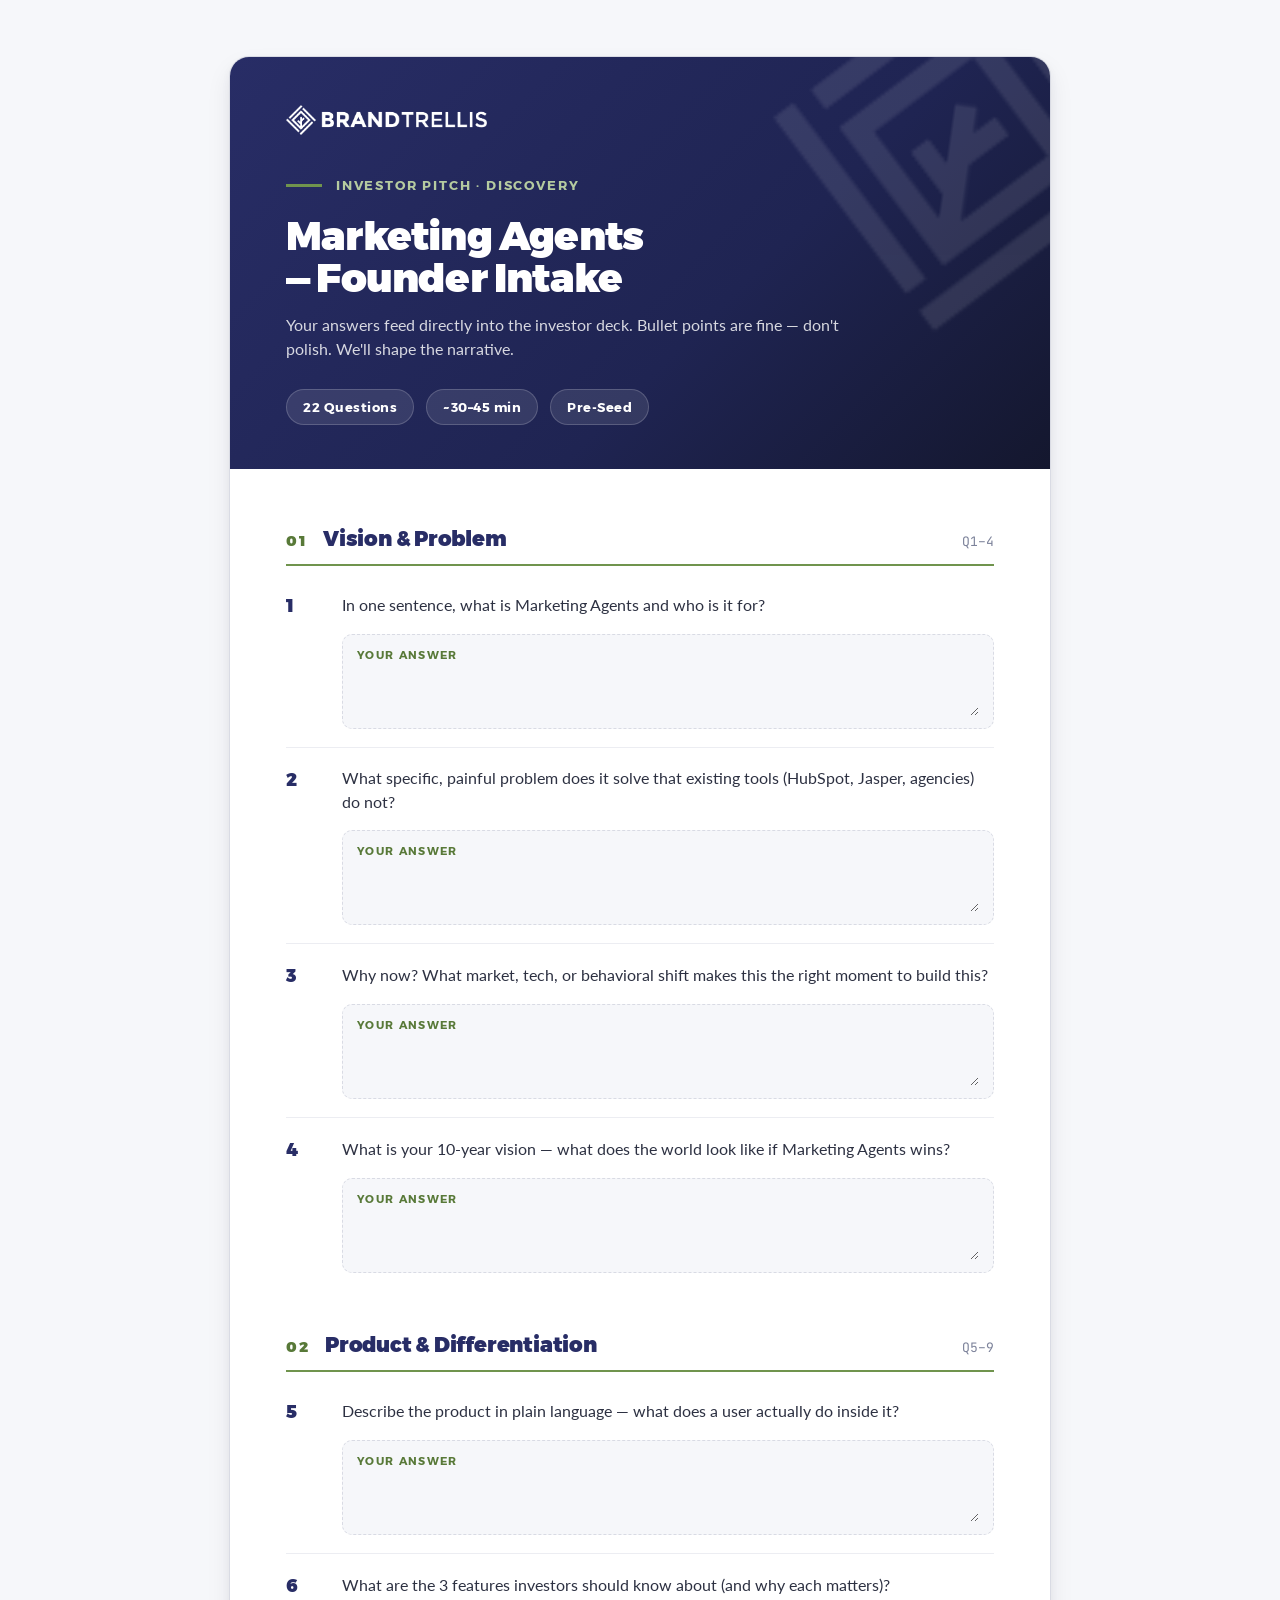
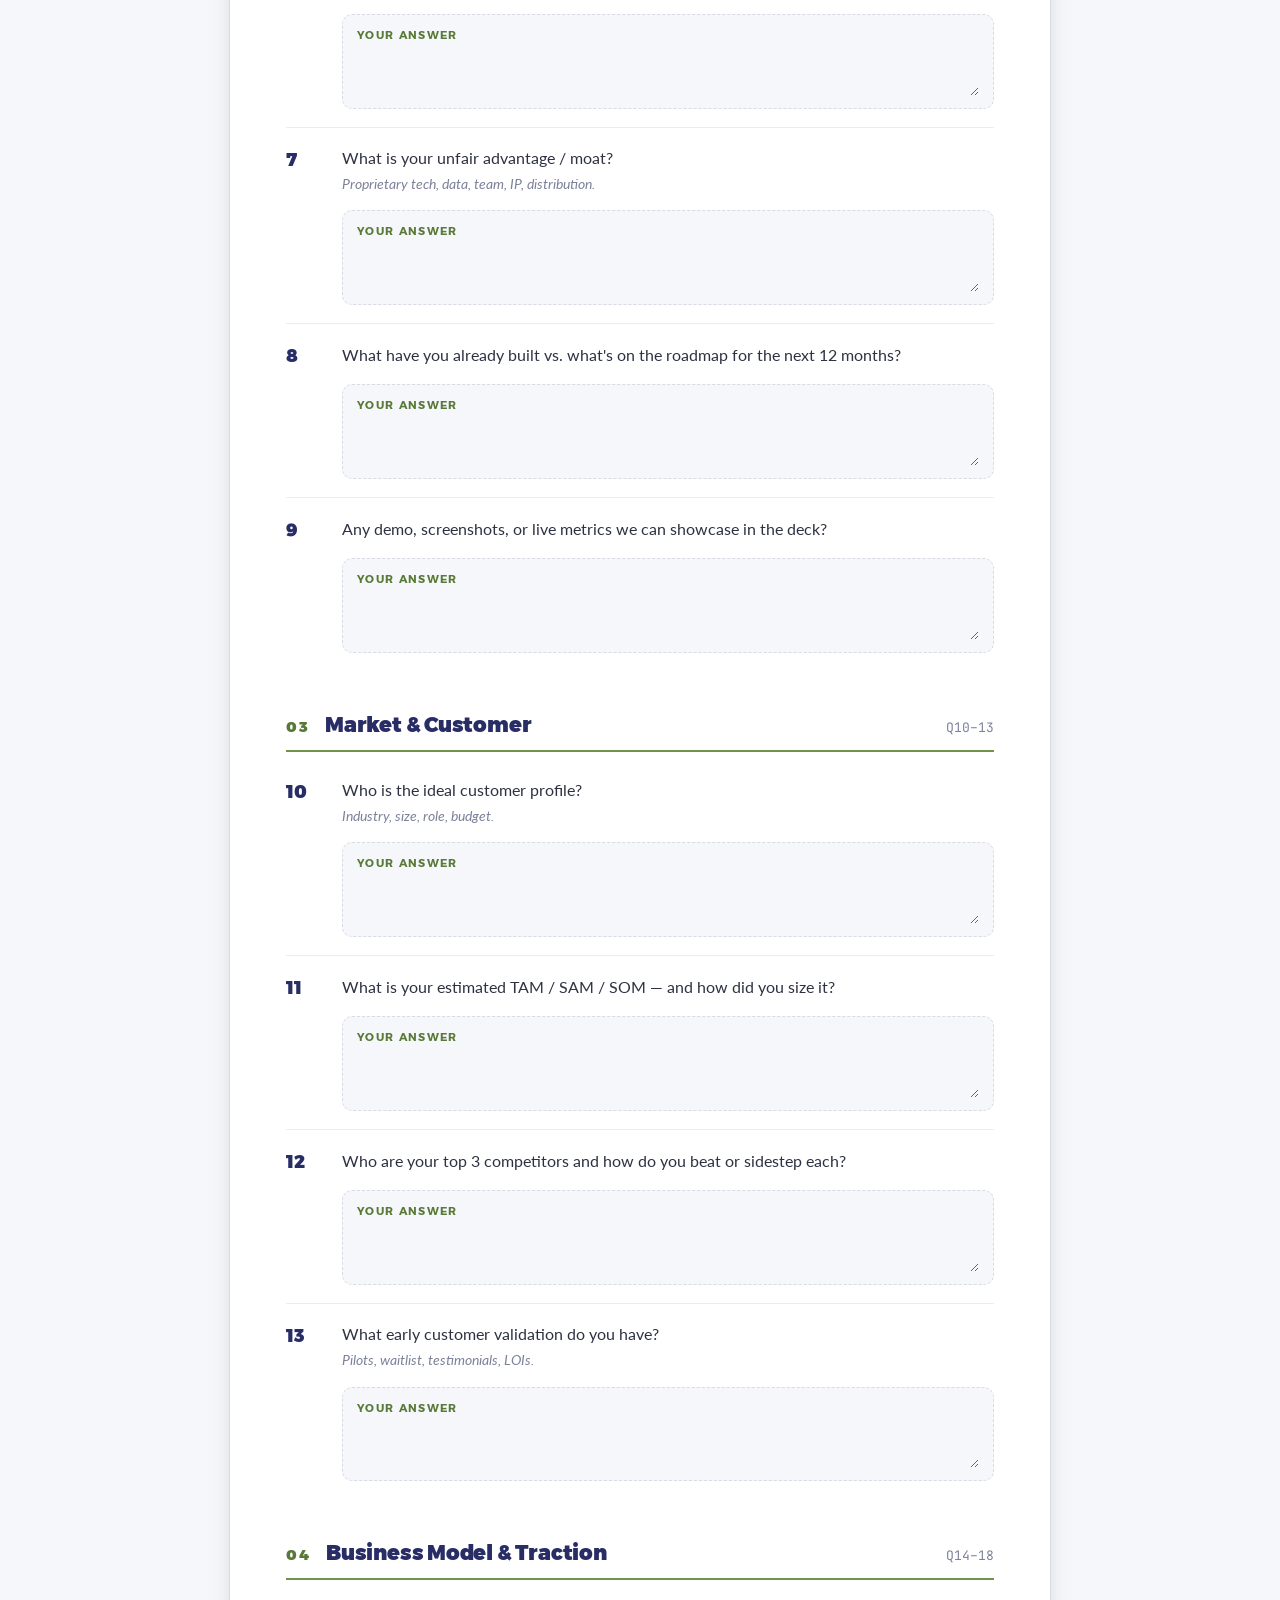
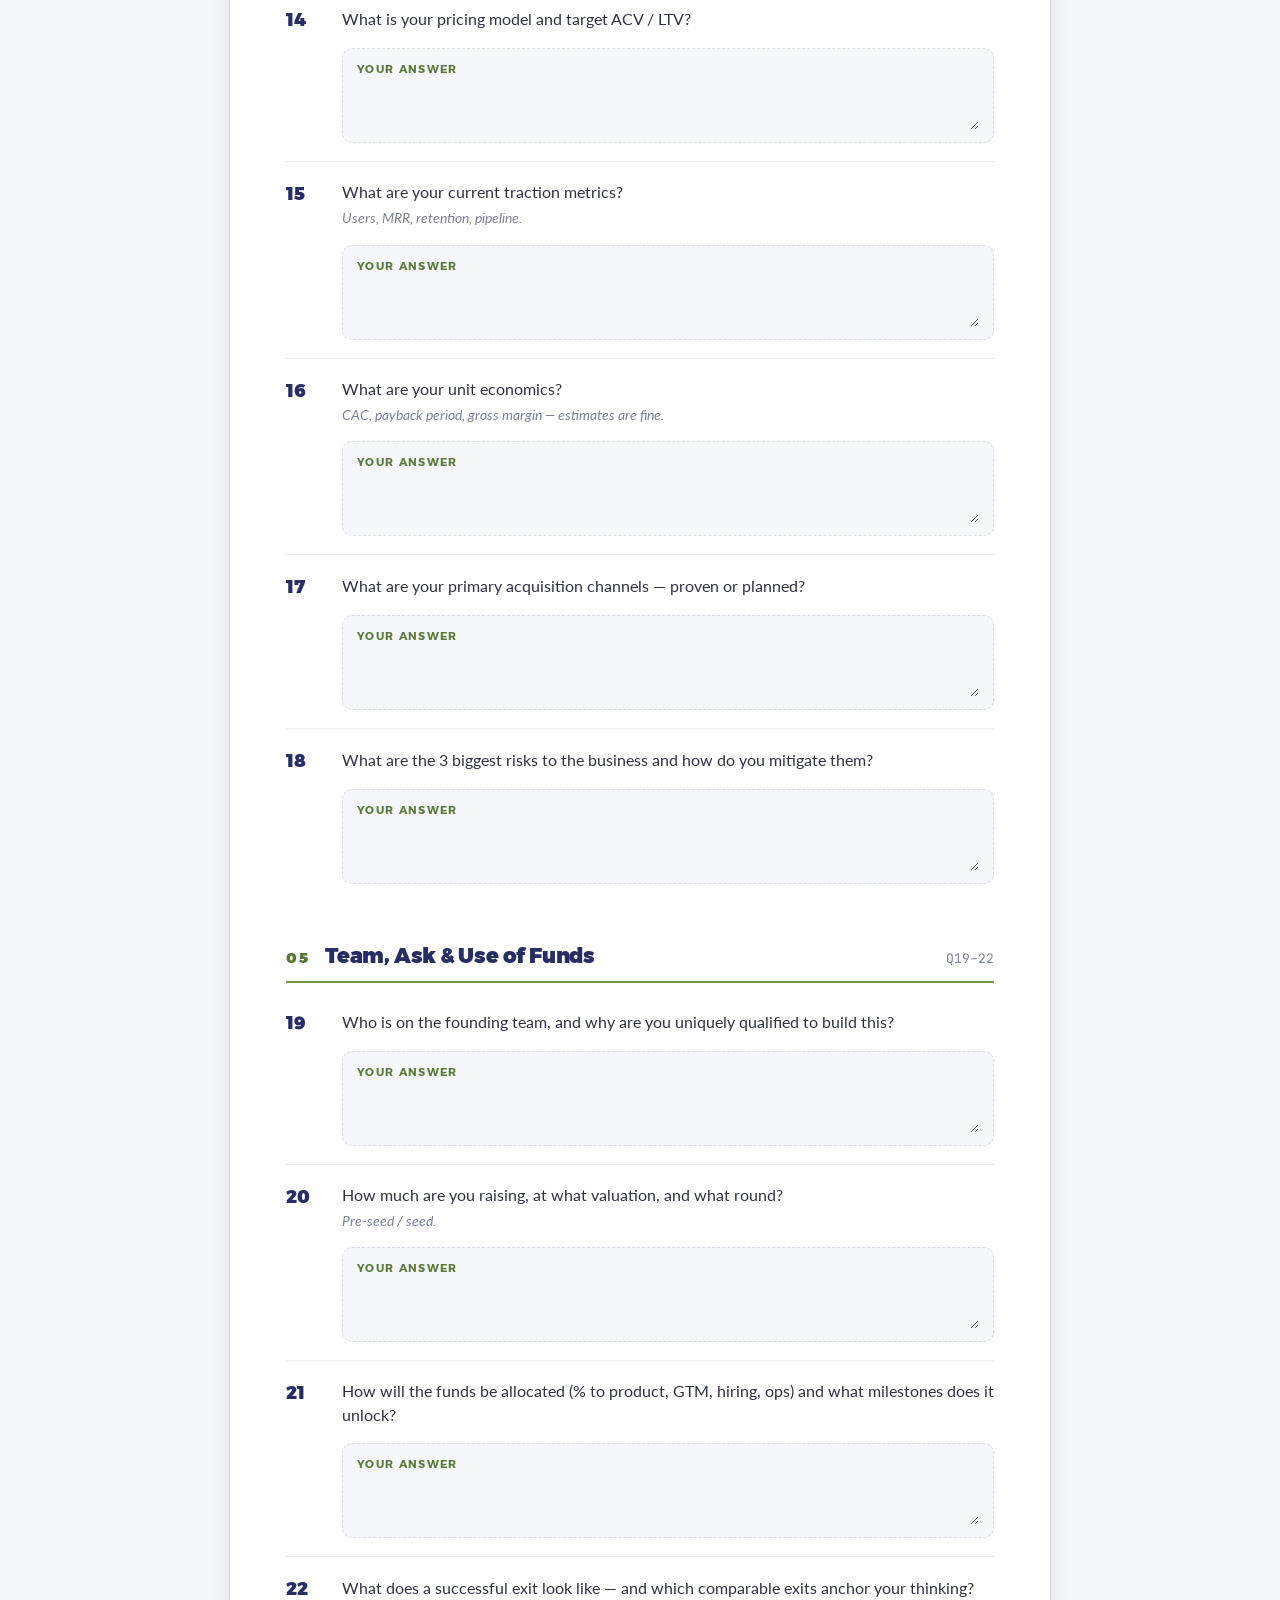
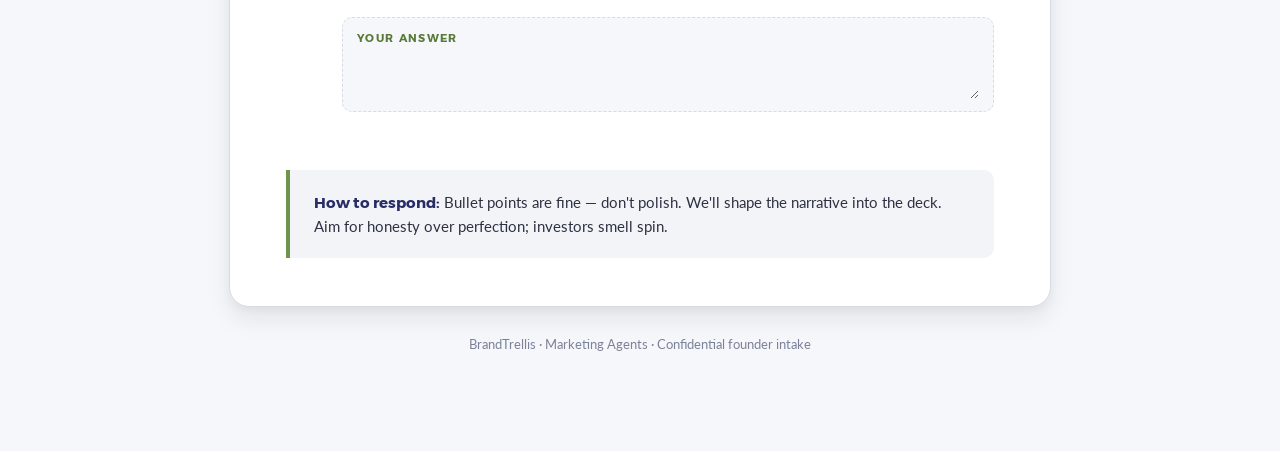
==== index.html @ 6a4bbcc5 "Implement Marketing Agents — Founder Intake form Faithful build of the Claude Design handoff (Market" ====
<!doctype html>
<html lang="en">
<head>
<meta charset="utf-8">
<title>Marketing Agents · Investor Pitch Discovery</title>
<meta name="viewport" content="width=device-width,initial-scale=1">
<meta name="description" content="BrandTrellis · Marketing Agents — founder intake form. Answers feed directly into the investor pitch deck.">
<link rel="preconnect" href="https://fonts.googleapis.com">
<link rel="preconnect" href="https://fonts.gstatic.com" crossorigin>
<link href="https://fonts.googleapis.com/css2?family=Lato:wght@300;400;700;900&display=swap" rel="stylesheet">
<link rel="stylesheet" href="assets/colors_and_type.css">
<style>
  :root {
    --doc-w: 820px;
  }
  body {
    margin: 0;
    background: var(--bt-canvas);
    font-family: var(--font-body);
    color: var(--fg-2);
    padding: 56px 24px 96px;
  }
  .doc {
    max-width: var(--doc-w);
    margin: 0 auto;
    background: var(--bt-paper);
    border: 1px solid var(--bt-line);
    border-radius: var(--r-xl);
    overflow: hidden;
    box-shadow: var(--shadow-lg);
  }

  /* ---------- HEADER ---------- */
  .hd {
    position: relative;
    background: var(--gradient-hero);
    color: #fff;
    padding: 48px 56px 44px;
    overflow: hidden;
  }
  .hd::before {
    content: "";
    position: absolute;
    right: -120px; top: -120px;
    width: 420px; height: 420px;
    background: url('assets/logo-icon.png') center/contain no-repeat;
    opacity: 0.10;
    filter: brightness(0) invert(1);
    transform: rotate(8deg);
  }
  .hd img.logo {
    height: 30px;
    filter: brightness(0) invert(1);
    margin-bottom: 36px;
  }
  .hd .eyebrow {
    font-family: var(--font-display);
    font-weight: 700;
    font-size: 13px;
    letter-spacing: 0.14em;
    text-transform: uppercase;
    color: var(--bt-green-300);
    display: flex; align-items: center; gap: 14px;
    margin-bottom: 18px;
  }
  .hd .eyebrow::before { content: ""; width: 36px; height: 3px; background: var(--bt-green); }
  .hd h1 {
    font-family: var(--font-display);
    font-weight: 900;
    font-size: 40px;
    letter-spacing: -0.02em;
    line-height: 1.05;
    color: #fff;
    margin: 0 0 16px;
    max-width: 90%;
  }
  .hd p {
    font-size: 16px;
    line-height: 1.5;
    color: rgba(255,255,255,0.82);
    margin: 0;
    max-width: 560px;
  }
  .hd .meta {
    display: flex; flex-wrap: wrap; gap: 12px;
    margin-top: 28px;
  }
  .hd .chip {
    font-family: var(--font-display);
    font-weight: 700;
    font-size: 12.5px;
    letter-spacing: 0.04em;
    background: rgba(255,255,255,0.10);
    border: 1px solid rgba(255,255,255,0.18);
    color: #fff;
    padding: 8px 16px;
    border-radius: var(--r-pill);
  }

  /* ---------- BODY ---------- */
  .bd { padding: 16px 56px 48px; }

  .sec { margin-top: 40px; }
  .sec-hd {
    display: flex; align-items: baseline; gap: 16px;
    border-bottom: 2px solid var(--bt-green);
    padding-bottom: 12px;
    margin-bottom: 8px;
  }
  .sec-num {
    font-family: var(--font-display);
    font-weight: 900;
    font-size: 15px;
    color: var(--bt-green-700);
    letter-spacing: 0.1em;
    flex: none;
  }
  .sec-hd h2 {
    font-family: var(--font-display);
    font-weight: 800;
    font-size: 21px;
    letter-spacing: -0.01em;
    color: var(--bt-blue);
    margin: 0;
    flex: 1;
  }
  .sec-hd .range {
    font-family: var(--font-mono);
    font-size: 13px;
    color: var(--fg-4);
    flex: none;
  }

  ol.q { list-style: none; counter-reset: none; margin: 0; padding: 0; }
  ol.q li {
    display: grid;
    grid-template-columns: 40px 1fr;
    gap: 4px 16px;
    padding: 18px 0 18px;
    border-bottom: 1px solid var(--bt-line-soft);
    align-items: start;
  }
  ol.q li:last-child { border-bottom: none; }
  .qn {
    font-family: var(--font-display);
    font-weight: 800;
    font-size: 18px;
    color: var(--bt-blue);
    grid-row: 1;
  }
  .qt {
    font-size: 16px;
    line-height: 1.5;
    color: var(--fg-2);
    grid-row: 1;
    align-self: center;
  }
  .qt .hint {
    display: block;
    font-size: 13.5px;
    color: var(--fg-4);
    margin-top: 4px;
    font-style: italic;
  }

  /* ---------- ANSWER (fillable, print-ready) ---------- */
  .answer {
    grid-column: 2;
    grid-row: 2;
    margin-top: 12px;
    border: 1px dashed var(--bt-line);
    border-radius: var(--r-md);
    background: var(--bt-canvas);
    padding: 12px 14px;
  }
  .answer-label {
    display: block;
    font-family: var(--font-display);
    font-weight: 700;
    font-size: 11px;
    letter-spacing: 0.12em;
    text-transform: uppercase;
    color: var(--bt-green-700);
    margin-bottom: 8px;
  }
  .answer-input {
    display: block;
    width: 100%;
    min-height: 40px;
    border: none;
    background: transparent;
    padding: 0;
    margin: 0;
    resize: vertical;
    font-family: var(--font-body);
    font-size: 14px;
    line-height: 1.6;
    color: var(--fg-2);
    outline: none;
    overflow: hidden;
  }
  .answer-input::placeholder { color: var(--fg-4); }
  .answer:focus-within {
    border-color: var(--bt-green);
    box-shadow: var(--shadow-focus);
  }

  /* ---------- CALLOUT ---------- */
  .callout {
    margin-top: 40px;
    background: var(--bt-blue-50);
    border-left: 4px solid var(--bt-green);
    border-radius: 0 var(--r-md) var(--r-md) 0;
    padding: 20px 24px;
    font-size: 15px;
    line-height: 1.6;
    color: var(--fg-2);
  }
  .callout strong { color: var(--bt-blue); font-family: var(--font-display); }

  .foot {
    text-align: center;
    margin: 28px auto 0;
    max-width: var(--doc-w);
    font-size: 12.5px;
    color: var(--fg-4);
  }

  @media print {
    body { background: #fff; padding: 0; }
    .doc { border: none; box-shadow: none; border-radius: 0; max-width: 100%; }
    .sec { break-inside: avoid; }
    ol.q li { break-inside: avoid; }
    .answer { background: #fff; }
    .answer-input { color: #000; }
  }
  @media (max-width: 640px) {
    .bd, .hd { padding-left: 28px; padding-right: 28px; }
    ol.q li { grid-template-columns: 30px 1fr; }
  }
</style>
</head>
<body>
<form class="doc" autocomplete="off">

  <header class="hd">
    <img class="logo" src="assets/logo-horizontal.png" alt="BrandTrellis">
    <div class="eyebrow">Investor Pitch · Discovery</div>
    <h1>Marketing Agents — Founder Intake</h1>
    <p>Your answers feed directly into the investor deck. Bullet points are fine — don't polish. We'll shape the narrative.</p>
    <div class="meta">
      <span class="chip">22 Questions</span>
      <span class="chip">~30–45 min</span>
      <span class="chip">Pre-Seed</span>
    </div>
  </header>

  <div class="bd">

    <section class="sec">
      <div class="sec-hd">
        <span class="sec-num">01</span>
        <h2>Vision &amp; Problem</h2>
        <span class="range">Q1–4</span>
      </div>
      <ol class="q">
        <li><span class="qn">1</span><label class="qt" for="q1">In one sentence, what is Marketing Agents and who is it for?</label><div class="answer"><span class="answer-label">Your answer</span><textarea class="answer-input" id="q1" name="q1" rows="2"></textarea></div></li>
        <li><span class="qn">2</span><label class="qt" for="q2">What specific, painful problem does it solve that existing tools (HubSpot, Jasper, agencies) do not?</label><div class="answer"><span class="answer-label">Your answer</span><textarea class="answer-input" id="q2" name="q2" rows="2"></textarea></div></li>
        <li><span class="qn">3</span><label class="qt" for="q3">Why now? What market, tech, or behavioral shift makes this the right moment to build this?</label><div class="answer"><span class="answer-label">Your answer</span><textarea class="answer-input" id="q3" name="q3" rows="2"></textarea></div></li>
        <li><span class="qn">4</span><label class="qt" for="q4">What is your 10-year vision — what does the world look like if Marketing Agents wins?</label><div class="answer"><span class="answer-label">Your answer</span><textarea class="answer-input" id="q4" name="q4" rows="2"></textarea></div></li>
      </ol>
    </section>

    <section class="sec">
      <div class="sec-hd">
        <span class="sec-num">02</span>
        <h2>Product &amp; Differentiation</h2>
        <span class="range">Q5–9</span>
      </div>
      <ol class="q">
        <li><span class="qn">5</span><label class="qt" for="q5">Describe the product in plain language — what does a user actually do inside it?</label><div class="answer"><span class="answer-label">Your answer</span><textarea class="answer-input" id="q5" name="q5" rows="2"></textarea></div></li>
        <li><span class="qn">6</span><label class="qt" for="q6">What are the 3 features investors should know about (and why each matters)?</label><div class="answer"><span class="answer-label">Your answer</span><textarea class="answer-input" id="q6" name="q6" rows="2"></textarea></div></li>
        <li><span class="qn">7</span><label class="qt" for="q7">What is your unfair advantage / moat? <span class="hint">Proprietary tech, data, team, IP, distribution.</span></label><div class="answer"><span class="answer-label">Your answer</span><textarea class="answer-input" id="q7" name="q7" rows="2"></textarea></div></li>
        <li><span class="qn">8</span><label class="qt" for="q8">What have you already built vs. what's on the roadmap for the next 12 months?</label><div class="answer"><span class="answer-label">Your answer</span><textarea class="answer-input" id="q8" name="q8" rows="2"></textarea></div></li>
        <li><span class="qn">9</span><label class="qt" for="q9">Any demo, screenshots, or live metrics we can showcase in the deck?</label><div class="answer"><span class="answer-label">Your answer</span><textarea class="answer-input" id="q9" name="q9" rows="2"></textarea></div></li>
      </ol>
    </section>

    <section class="sec">
      <div class="sec-hd">
        <span class="sec-num">03</span>
        <h2>Market &amp; Customer</h2>
        <span class="range">Q10–13</span>
      </div>
      <ol class="q">
        <li><span class="qn">10</span><label class="qt" for="q10">Who is the ideal customer profile? <span class="hint">Industry, size, role, budget.</span></label><div class="answer"><span class="answer-label">Your answer</span><textarea class="answer-input" id="q10" name="q10" rows="2"></textarea></div></li>
        <li><span class="qn">11</span><label class="qt" for="q11">What is your estimated TAM / SAM / SOM — and how did you size it?</label><div class="answer"><span class="answer-label">Your answer</span><textarea class="answer-input" id="q11" name="q11" rows="2"></textarea></div></li>
        <li><span class="qn">12</span><label class="qt" for="q12">Who are your top 3 competitors and how do you beat or sidestep each?</label><div class="answer"><span class="answer-label">Your answer</span><textarea class="answer-input" id="q12" name="q12" rows="2"></textarea></div></li>
        <li><span class="qn">13</span><label class="qt" for="q13">What early customer validation do you have? <span class="hint">Pilots, waitlist, testimonials, LOIs.</span></label><div class="answer"><span class="answer-label">Your answer</span><textarea class="answer-input" id="q13" name="q13" rows="2"></textarea></div></li>
      </ol>
    </section>

    <section class="sec">
      <div class="sec-hd">
        <span class="sec-num">04</span>
        <h2>Business Model &amp; Traction</h2>
        <span class="range">Q14–18</span>
      </div>
      <ol class="q">
        <li><span class="qn">14</span><label class="qt" for="q14">What is your pricing model and target ACV / LTV?</label><div class="answer"><span class="answer-label">Your answer</span><textarea class="answer-input" id="q14" name="q14" rows="2"></textarea></div></li>
        <li><span class="qn">15</span><label class="qt" for="q15">What are your current traction metrics? <span class="hint">Users, MRR, retention, pipeline.</span></label><div class="answer"><span class="answer-label">Your answer</span><textarea class="answer-input" id="q15" name="q15" rows="2"></textarea></div></li>
        <li><span class="qn">16</span><label class="qt" for="q16">What are your unit economics? <span class="hint">CAC, payback period, gross margin — estimates are fine.</span></label><div class="answer"><span class="answer-label">Your answer</span><textarea class="answer-input" id="q16" name="q16" rows="2"></textarea></div></li>
        <li><span class="qn">17</span><label class="qt" for="q17">What are your primary acquisition channels — proven or planned?</label><div class="answer"><span class="answer-label">Your answer</span><textarea class="answer-input" id="q17" name="q17" rows="2"></textarea></div></li>
        <li><span class="qn">18</span><label class="qt" for="q18">What are the 3 biggest risks to the business and how do you mitigate them?</label><div class="answer"><span class="answer-label">Your answer</span><textarea class="answer-input" id="q18" name="q18" rows="2"></textarea></div></li>
      </ol>
    </section>

    <section class="sec">
      <div class="sec-hd">
        <span class="sec-num">05</span>
        <h2>Team, Ask &amp; Use of Funds</h2>
        <span class="range">Q19–22</span>
      </div>
      <ol class="q">
        <li><span class="qn">19</span><label class="qt" for="q19">Who is on the founding team, and why are you uniquely qualified to build this?</label><div class="answer"><span class="answer-label">Your answer</span><textarea class="answer-input" id="q19" name="q19" rows="2"></textarea></div></li>
        <li><span class="qn">20</span><label class="qt" for="q20">How much are you raising, at what valuation, and what round? <span class="hint">Pre-seed / seed.</span></label><div class="answer"><span class="answer-label">Your answer</span><textarea class="answer-input" id="q20" name="q20" rows="2"></textarea></div></li>
        <li><span class="qn">21</span><label class="qt" for="q21">How will the funds be allocated (% to product, GTM, hiring, ops) and what milestones does it unlock?</label><div class="answer"><span class="answer-label">Your answer</span><textarea class="answer-input" id="q21" name="q21" rows="2"></textarea></div></li>
        <li><span class="qn">22</span><label class="qt" for="q22">What does a successful exit look like — and which comparable exits anchor your thinking?</label><div class="answer"><span class="answer-label">Your answer</span><textarea class="answer-input" id="q22" name="q22" rows="2"></textarea></div></li>
      </ol>
    </section>

    <div class="callout">
      <strong>How to respond:</strong> Bullet points are fine — don't polish. We'll shape the narrative into the deck. Aim for honesty over perfection; investors smell spin.
    </div>

  </div>
</form>

<p class="foot">BrandTrellis · Marketing Agents · Confidential founder intake</p>

<script>
  // Auto-grow answer fields as the founder types — keeps the print layout clean.
  (function () {
    var fields = document.querySelectorAll('.answer-input');
    function grow(el) {
      el.style.height = 'auto';
      el.style.height = el.scrollHeight + 'px';
    }
    fields.forEach(function (el) {
      grow(el);
      el.addEventListener('input', function () { grow(el); });
    });
  })();
</script>

</body>
</html>
---- assets/colors_and_type.css ----
/* ============================================================
   BrandTrellis — Colors & Type
   ------------------------------------------------------------
   The single source of truth for color and typography tokens
   across slides, decks, marketing pages, and product UI.

   Montserrat is loaded from local files in /fonts (brand-supplied).
   Lato is loaded from Google Fonts via this @import (Lato has not
   been supplied locally yet — re-supply WOFF2s to drop the CDN).
   ============================================================ */
@import url("https://fonts.googleapis.com/css2?family=Lato:wght@300;400;700;900&family=JetBrains+Mono:wght@400;500&display=swap");

/* Brand-supplied Montserrat (local) — overrides Google Fonts */
@font-face {
  font-family: "Montserrat";
  font-style: normal;
  font-weight: 100;
  font-display: swap;
  src: url("./fonts/Montserrat-Thin.ttf") format("truetype");
}
@font-face {
  font-family: "Montserrat";
  font-style: normal;
  font-weight: 300;
  font-display: swap;
  src: url("./fonts/Montserrat-Light.ttf") format("truetype");
}
@font-face {
  font-family: "Montserrat";
  font-style: normal;
  font-weight: 400;
  font-display: swap;
  src: url("./fonts/Montserrat-Regular.ttf") format("truetype");
}
@font-face {
  font-family: "Montserrat";
  font-style: normal;
  font-weight: 700;
  font-display: swap;
  src: url("./fonts/Montserrat-Bold.ttf") format("truetype");
}
@font-face {
  font-family: "Montserrat";
  font-style: normal;
  font-weight: 900;
  font-display: swap;
  src: url("./fonts/Montserrat-Black.ttf") format("truetype");
}

:root {
  /* ---------- BRAND COLORS ---------- */
  --bt-blue:        #282d66;   /* Primary — deep navy/indigo */
  --bt-blue-700:    #1f2452;
  --bt-blue-600:    #353b7a;
  --bt-blue-500:    #4a508f;
  --bt-blue-400:    #6c72a8;
  --bt-blue-300:    #9ea2c4;
  --bt-blue-200:    #c8cadd;
  --bt-blue-100:    #e6e7ee;
  --bt-blue-50:     #f3f4f8;

  --bt-green:       #70944d;   /* Primary — sage/olive accent */
  --bt-green-700:   #587938;
  --bt-green-600:   #648645;
  --bt-green-500:   #7ea15b;
  --bt-green-400:   #97b67c;
  --bt-green-300:   #b5cba0;
  --bt-green-200:   #d3e0c5;
  --bt-green-100:   #e9efe1;
  --bt-green-50:    #f4f7ee;

  /* ---------- NEUTRALS ---------- */
  --bt-ink:         #14172e;   /* deepest, headlines on light */
  --bt-charcoal:    #2d3142;   /* body text on light */
  --bt-slate:       #525872;
  --bt-mute:        #7c829a;
  --bt-line:        #d9dbe4;
  --bt-line-soft:   #ecedf2;
  --bt-canvas:      #f6f7fa;   /* page bg, soft */
  --bt-paper:       #ffffff;

  /* ---------- SEMANTIC FOREGROUNDS / BACKGROUNDS ---------- */
  --fg-1:           var(--bt-ink);
  --fg-2:           var(--bt-charcoal);
  --fg-3:           var(--bt-slate);
  --fg-4:           var(--bt-mute);
  --fg-on-blue:     #ffffff;
  --fg-on-green:    #ffffff;

  --bg-1:           var(--bt-paper);
  --bg-2:           var(--bt-canvas);
  --bg-3:           var(--bt-blue-50);
  --bg-blue:        var(--bt-blue);
  --bg-green:       var(--bt-green);

  --border:         var(--bt-line);
  --border-soft:    var(--bt-line-soft);

  /* ---------- STATUS ---------- */
  --status-success: #3f8a4a;
  --status-warn:    #c98a14;
  --status-danger:  #b3382c;
  --status-info:    var(--bt-blue);

  /* ---------- ACCENT / GRADIENT ---------- */
  --accent:         var(--bt-green);
  --accent-ink:     var(--bt-blue);
  --gradient-hero:  linear-gradient(135deg, #282d66 0%, #1f2452 60%, #14172e 100%);
  --gradient-band:  linear-gradient(90deg, #282d66 0%, #353b7a 100%);
  --gradient-accent:linear-gradient(135deg, #70944d 0%, #97b67c 100%);

  /* ---------- TYPE FAMILIES ---------- */
  --font-display:   "Montserrat", "Helvetica Neue", Arial, sans-serif;
  --font-body:      "Lato", "Helvetica Neue", Arial, sans-serif;
  --font-mono:      "JetBrains Mono", "SF Mono", ui-monospace, Menlo, monospace;

  /* ---------- TYPE SCALE ---------- */
  --fs-display-xl:  72px;
  --fs-display:     56px;
  --fs-h1:          44px;
  --fs-h2:          32px;
  --fs-h3:          24px;
  --fs-h4:          20px;
  --fs-body-lg:     18px;
  --fs-body:        16px;
  --fs-body-sm:     14px;
  --fs-eyebrow:     13px;
  --fs-caption:     12px;

  /* ---------- LINE HEIGHT ---------- */
  --lh-tight:       1.05;
  --lh-snug:        1.2;
  --lh-normal:      1.45;
  --lh-loose:       1.6;

  /* ---------- WEIGHTS ---------- */
  --fw-light:       300;
  --fw-regular:     400;
  --fw-medium:      500;
  --fw-semibold:    600;
  --fw-bold:        700;
  --fw-black:       900;

  /* ---------- LETTERSPACING ---------- */
  --ls-display:     -0.02em;
  --ls-tight:       -0.01em;
  --ls-normal:      0;
  --ls-eyebrow:     0.14em;   /* uppercase labels */
  --ls-button:      0.04em;

  /* ---------- SPACING (4px base) ---------- */
  --sp-1:  4px;
  --sp-2:  8px;
  --sp-3:  12px;
  --sp-4:  16px;
  --sp-5:  20px;
  --sp-6:  24px;
  --sp-8:  32px;
  --sp-10: 40px;
  --sp-12: 48px;
  --sp-16: 64px;
  --sp-20: 80px;
  --sp-24: 96px;
  --sp-32: 128px;

  /* ---------- RADII ---------- */
  --r-xs: 4px;
  --r-sm: 6px;
  --r-md: 10px;
  --r-lg: 14px;
  --r-xl: 20px;
  --r-2xl: 28px;
  --r-pill: 999px;

  /* ---------- SHADOWS ---------- */
  --shadow-xs: 0 1px 1px rgba(20, 23, 46, 0.04);
  --shadow-sm: 0 1px 2px rgba(20, 23, 46, 0.06), 0 1px 3px rgba(20, 23, 46, 0.04);
  --shadow-md: 0 4px 8px rgba(20, 23, 46, 0.06), 0 2px 4px rgba(20, 23, 46, 0.04);
  --shadow-lg: 0 12px 24px rgba(20, 23, 46, 0.08), 0 4px 8px rgba(20, 23, 46, 0.04);
  --shadow-xl: 0 24px 48px rgba(20, 23, 46, 0.12), 0 8px 16px rgba(20, 23, 46, 0.06);
  --shadow-inset: inset 0 1px 0 rgba(255,255,255,0.06);
  --shadow-focus: 0 0 0 3px rgba(112, 148, 77, 0.35);

  /* ---------- MOTION ---------- */
  --ease-out:       cubic-bezier(0.22, 1, 0.36, 1);
  --ease-in-out:    cubic-bezier(0.65, 0, 0.35, 1);
  --dur-fast:       120ms;
  --dur-base:       200ms;
  --dur-slow:       320ms;
}

/* ============================================================
   ELEMENT DEFAULTS
   ============================================================ */

html, body {
  font-family: var(--font-body);
  font-size: var(--fs-body);
  line-height: var(--lh-normal);
  color: var(--fg-2);
  background: var(--bg-1);
  -webkit-font-smoothing: antialiased;
  -moz-osx-font-smoothing: grayscale;
  text-rendering: optimizeLegibility;
}

h1, h2, h3, h4, h5, h6 {
  font-family: var(--font-display);
  color: var(--fg-1);
  margin: 0 0 var(--sp-4);
  font-weight: var(--fw-bold);
  letter-spacing: var(--ls-tight);
  line-height: var(--lh-snug);
  text-wrap: balance;
}

h1 { font-size: var(--fs-h1); letter-spacing: var(--ls-display); line-height: var(--lh-tight); }
h2 { font-size: var(--fs-h2); }
h3 { font-size: var(--fs-h3); }
h4 { font-size: var(--fs-h4); font-weight: var(--fw-semibold); }

p  { margin: 0 0 var(--sp-4); line-height: var(--lh-loose); text-wrap: pretty; }
small { font-size: var(--fs-body-sm); color: var(--fg-3); }
code, pre { font-family: var(--font-mono); font-size: 0.95em; }

a {
  color: var(--bt-blue);
  text-decoration: none;
  border-bottom: 1px solid currentColor;
  transition: color var(--dur-fast) var(--ease-out);
}
a:hover { color: var(--bt-green-700); }

::selection { background: var(--bt-green-200); color: var(--bt-blue-700); }

/* ============================================================
   UTILITY CLASSES — opt-in semantic styling
   ============================================================ */

.bt-display-xl { font-family: var(--font-display); font-size: var(--fs-display-xl); font-weight: var(--fw-black); letter-spacing: var(--ls-display); line-height: var(--lh-tight); color: var(--fg-1); }
.bt-display    { font-family: var(--font-display); font-size: var(--fs-display);    font-weight: var(--fw-black); letter-spacing: var(--ls-display); line-height: var(--lh-tight); color: var(--fg-1); }
.bt-h1         { font-family: var(--font-display); font-size: var(--fs-h1); font-weight: var(--fw-bold); letter-spacing: var(--ls-display); line-height: var(--lh-tight); }
.bt-h2         { font-family: var(--font-display); font-size: var(--fs-h2); font-weight: var(--fw-bold); letter-spacing: var(--ls-tight);  line-height: var(--lh-snug); }
.bt-h3         { font-family: var(--font-display); font-size: var(--fs-h3); font-weight: var(--fw-bold); letter-spacing: var(--ls-tight);  line-height: var(--lh-snug); }
.bt-h4         { font-family: var(--font-display); font-size: var(--fs-h4); font-weight: var(--fw-semibold); line-height: var(--lh-snug); }

.bt-eyebrow {
  font-family: var(--font-display);
  font-size: var(--fs-eyebrow);
  font-weight: var(--fw-bold);
  letter-spacing: var(--ls-eyebrow);
  text-transform: uppercase;
  color: var(--bt-green-700);
}

.bt-lede {
  font-family: var(--font-body);
  font-size: var(--fs-body-lg);
  line-height: var(--lh-loose);
  color: var(--fg-2);
  font-weight: var(--fw-regular);
}

.bt-body    { font-size: var(--fs-body);    line-height: var(--lh-loose); color: var(--fg-2); }
.bt-body-sm { font-size: var(--fs-body-sm); line-height: var(--lh-normal); color: var(--fg-3); }
.bt-caption { font-size: var(--fs-caption); line-height: var(--lh-normal); color: var(--fg-4); }
.bt-mono    { font-family: var(--font-mono); font-size: var(--fs-body-sm); }

/* Color helpers */
.fg-blue   { color: var(--bt-blue); }
.fg-green  { color: var(--bt-green-700); }
.fg-mute   { color: var(--fg-3); }
.bg-blue   { background: var(--bt-blue); color: var(--fg-on-blue); }
.bg-green  { background: var(--bt-green); color: var(--fg-on-green); }
.bg-canvas { background: var(--bt-canvas); }
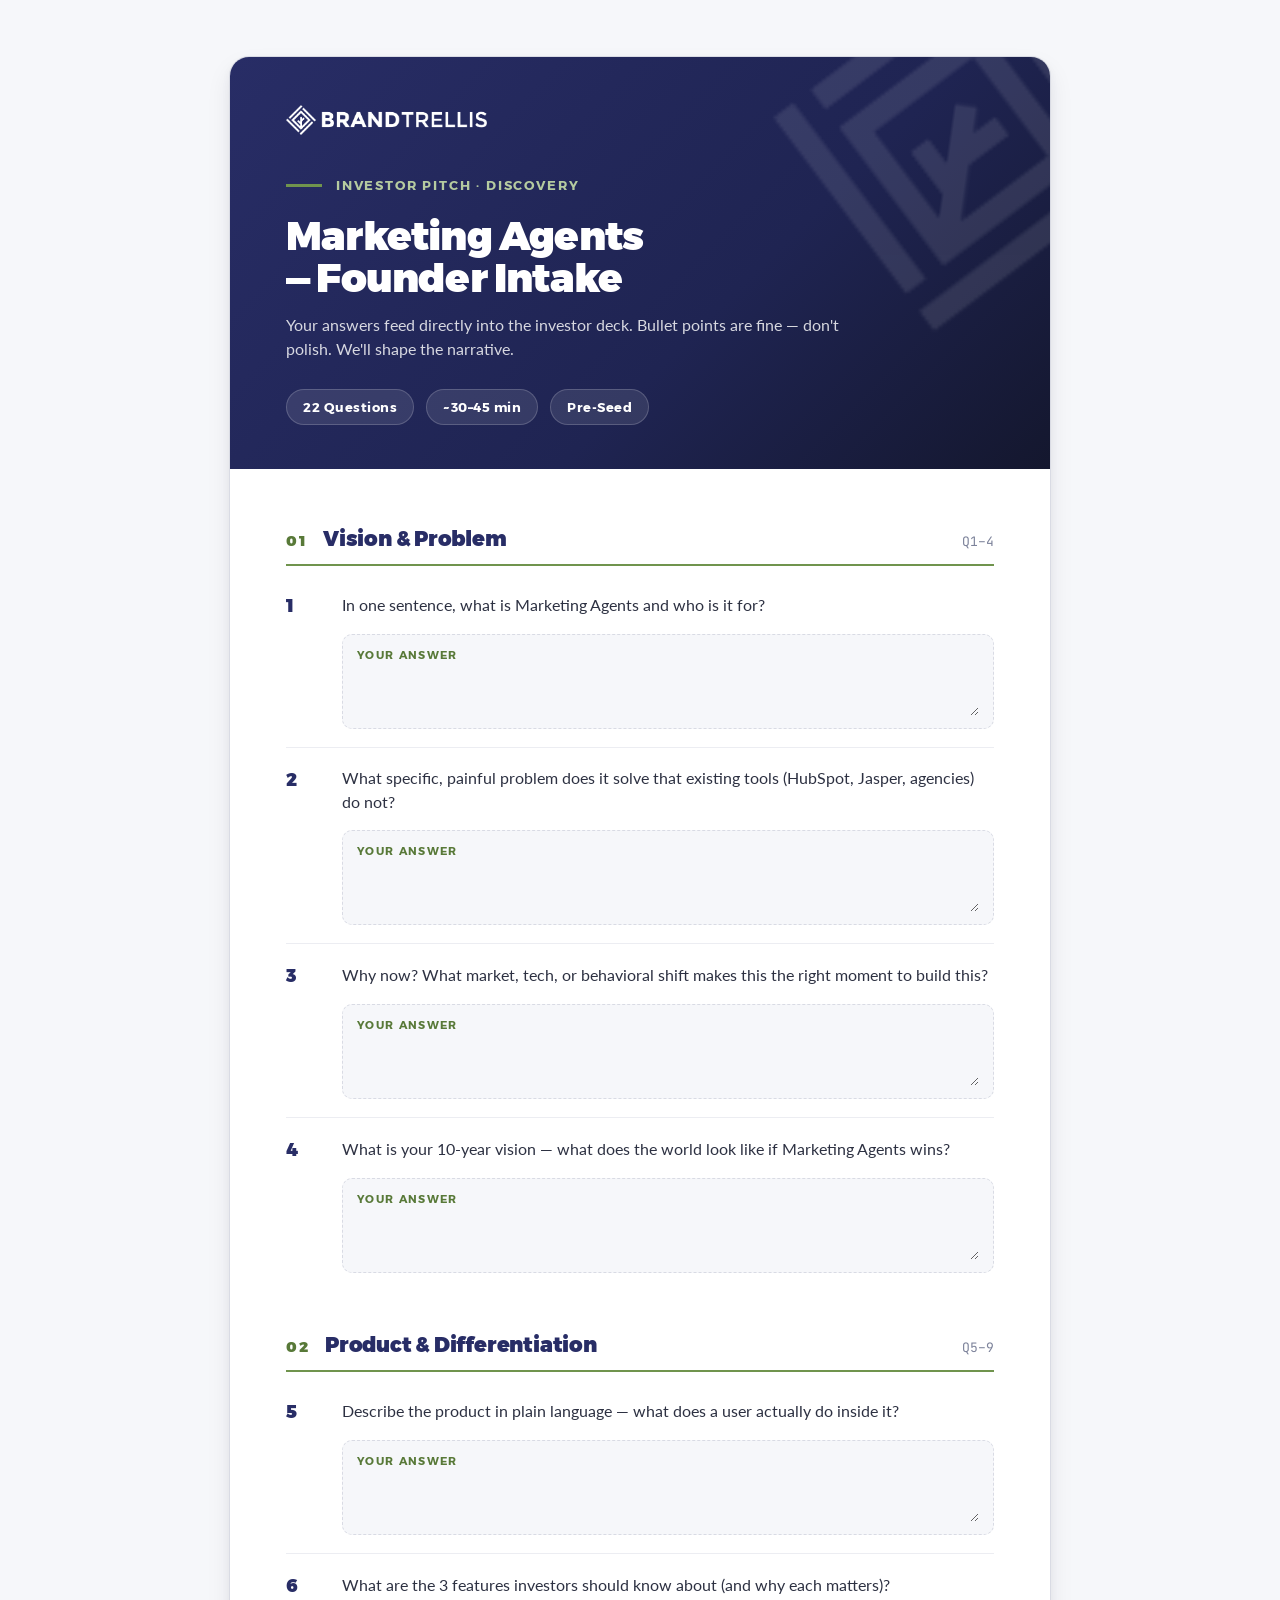
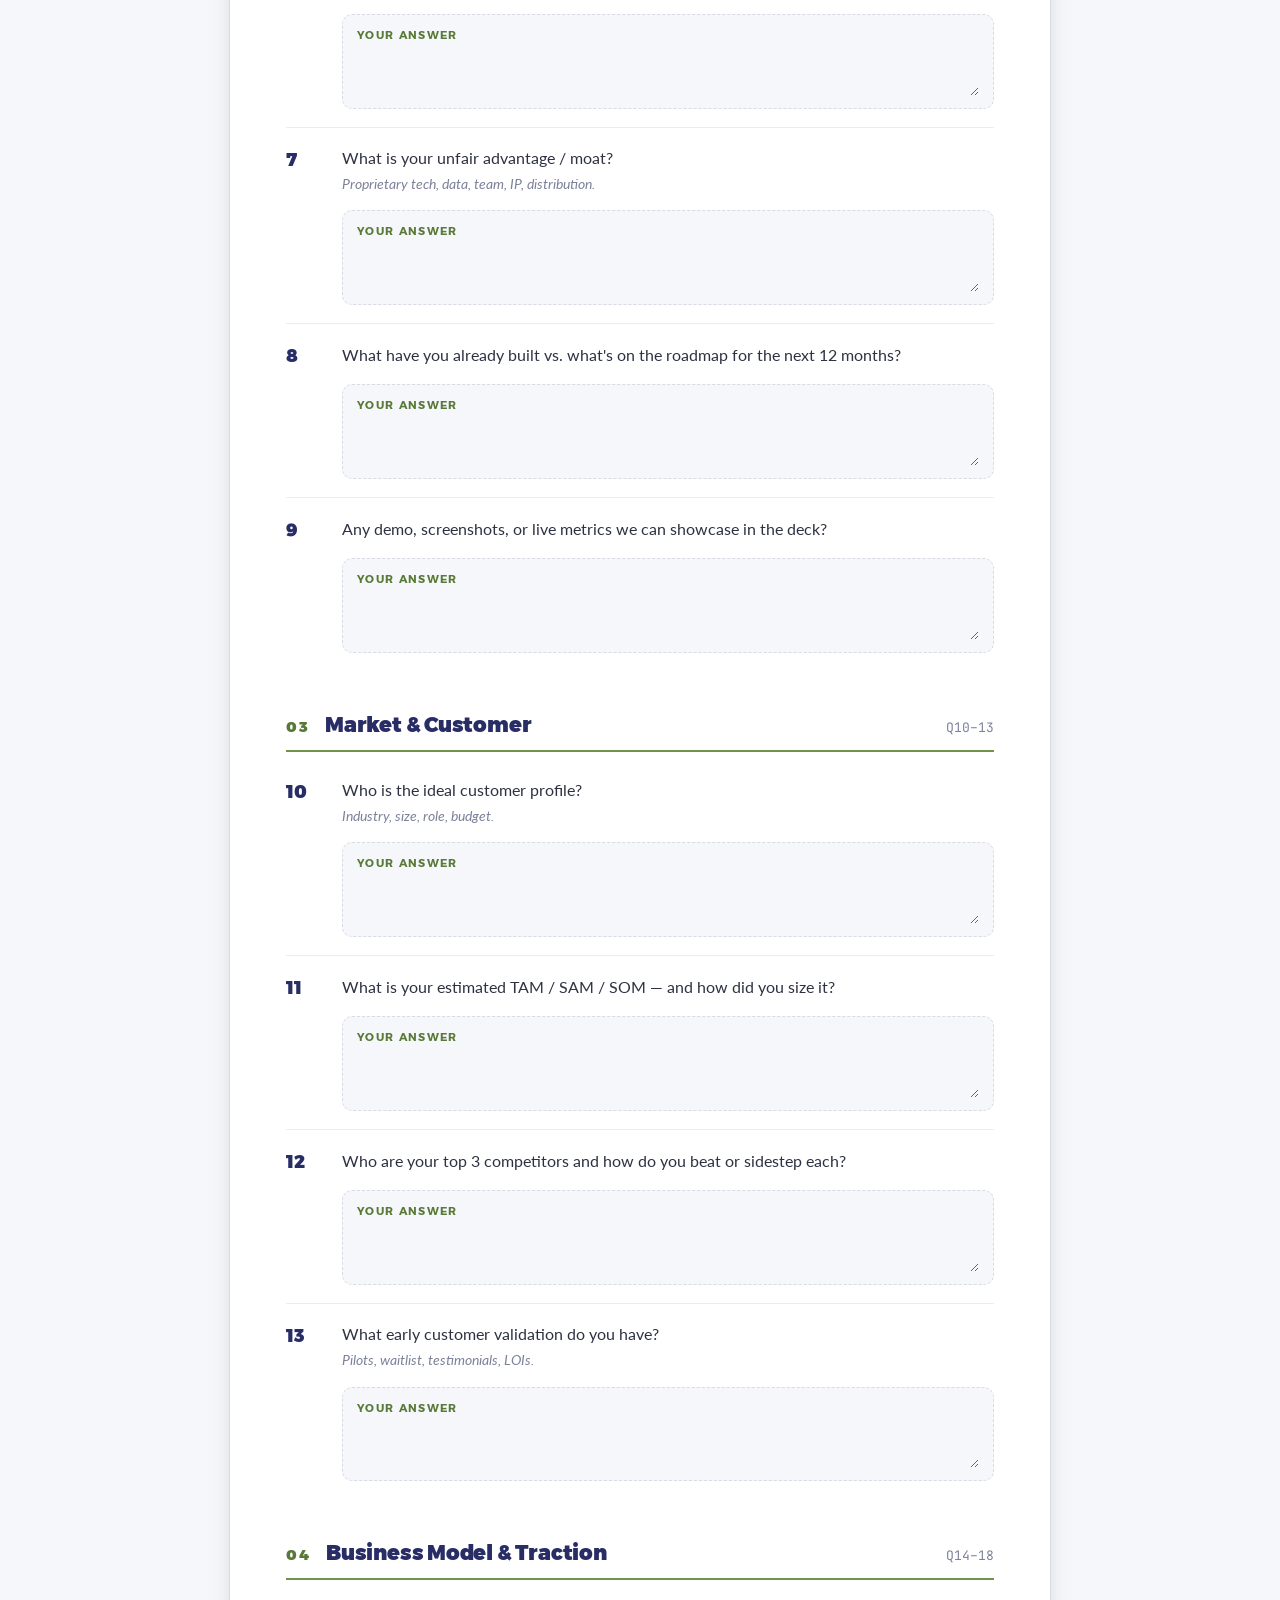
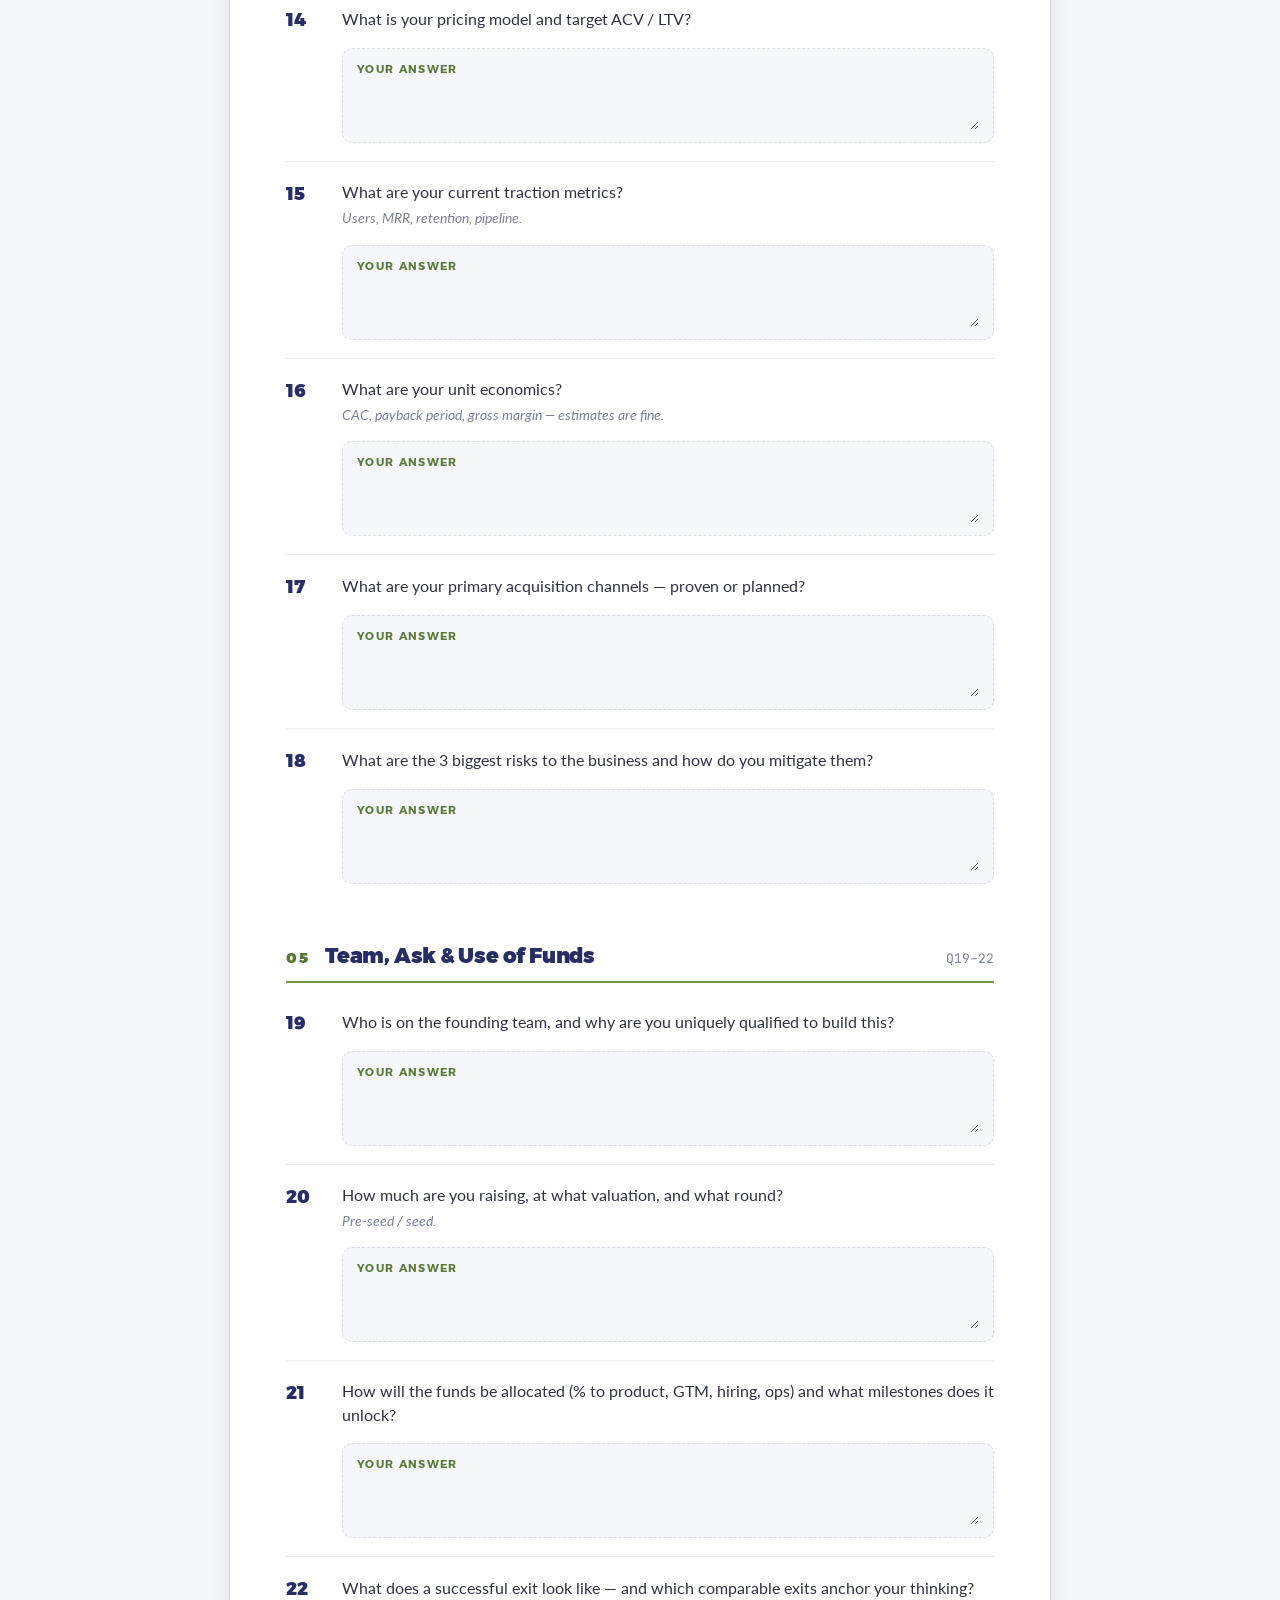
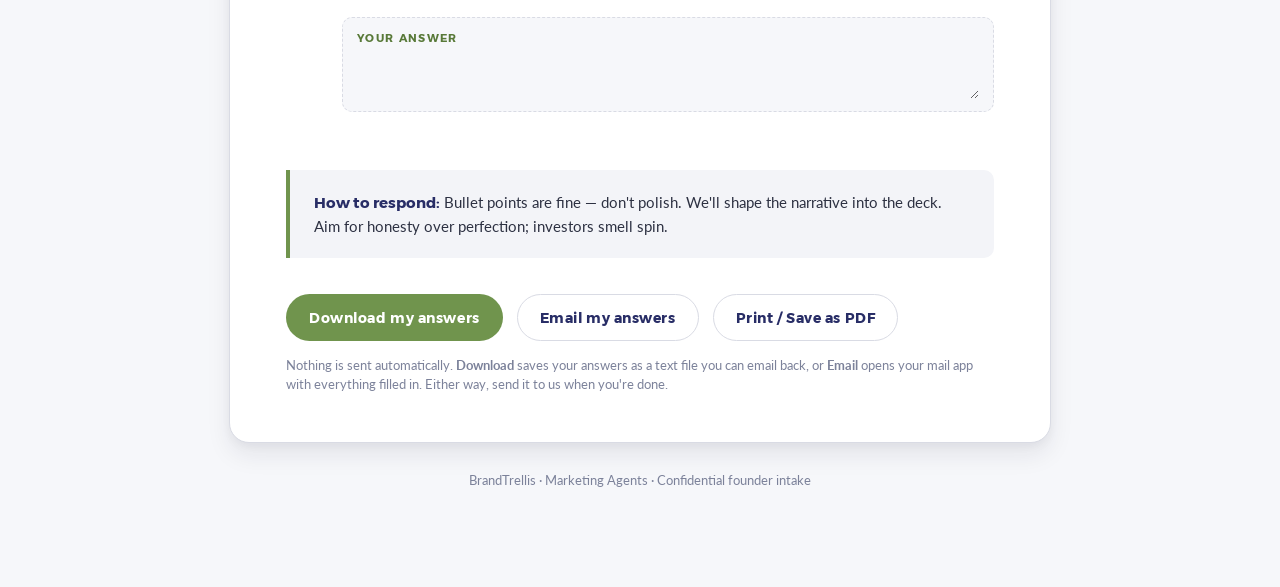
==== commit c59f6ea2: "Add Download / Email answer actions to founder intake The intake is statically hosted (no backend), " ====
--- a/index.html
+++ b/index.html
@@ -226,6 +226,64 @@
     color: var(--fg-4);
   }
 
+  /* ---------- ACTIONS ---------- */
+  .actions {
+    margin-top: 36px;
+    display: flex;
+    flex-wrap: wrap;
+    gap: 14px;
+    align-items: center;
+  }
+  .btn {
+    font-family: var(--font-display);
+    font-weight: 700;
+    font-size: 14px;
+    letter-spacing: 0.04em;
+    padding: 14px 22px;
+    border-radius: var(--r-pill);
+    border: 1px solid transparent;
+    cursor: pointer;
+    display: inline-flex;
+    align-items: center;
+    gap: 9px;
+    transition: background var(--dur-fast) var(--ease-out),
+                border-color var(--dur-fast) var(--ease-out),
+                color var(--dur-fast) var(--ease-out);
+  }
+  .btn:focus-visible { outline: none; box-shadow: var(--shadow-focus); }
+  .btn-primary { background: var(--bt-green); color: #fff; }
+  .btn-primary:hover { background: var(--bt-green-700); }
+  .btn-secondary { background: #fff; color: var(--bt-blue); border-color: var(--bt-line); }
+  .btn-secondary:hover { border-color: var(--bt-blue); }
+  .actions .note {
+    flex-basis: 100%;
+    margin: 2px 0 0;
+    font-size: 12.5px;
+    line-height: 1.5;
+    color: var(--fg-4);
+  }
+  .save-toast {
+    position: fixed;
+    left: 50%;
+    bottom: 28px;
+    transform: translateX(-50%) translateY(16px);
+    background: var(--bt-blue);
+    color: #fff;
+    font-family: var(--font-display);
+    font-weight: 700;
+    font-size: 13.5px;
+    letter-spacing: 0.02em;
+    padding: 12px 20px;
+    border-radius: var(--r-pill);
+    box-shadow: var(--shadow-lg);
+    opacity: 0;
+    pointer-events: none;
+    transition: opacity var(--dur-base) var(--ease-out),
+                transform var(--dur-base) var(--ease-out);
+    z-index: 1000;
+  }
+  .save-toast.show { opacity: 1; transform: translateX(-50%) translateY(0); }
+
   @media print {
     body { background: #fff; padding: 0; }
     .doc { border: none; box-shadow: none; border-radius: 0; max-width: 100%; }
@@ -233,6 +291,7 @@
     ol.q li { break-inside: avoid; }
     .answer { background: #fff; }
     .answer-input { color: #000; }
+    .actions, .save-toast { display: none !important; }
   }
   @media (max-width: 640px) {
     .bd, .hd { padding-left: 28px; padding-right: 28px; }
@@ -333,14 +392,26 @@
       <strong>How to respond:</strong> Bullet points are fine — don't polish. We'll shape the narrative into the deck. Aim for honesty over perfection; investors smell spin.
     </div>
 
+    <div class="actions">
+      <button type="button" class="btn btn-primary" id="btn-download">Download my answers</button>
+      <button type="button" class="btn btn-secondary" id="btn-email">Email my answers</button>
+      <button type="button" class="btn btn-secondary" id="btn-print">Print / Save as PDF</button>
+      <p class="note">Nothing is sent automatically. <strong>Download</strong> saves your answers as a text file you can email back, or <strong>Email</strong> opens your mail app with everything filled in. Either way, send it to us when you're done.</p>
+    </div>
+
   </div>
 </form>
 
 <p class="foot">BrandTrellis · Marketing Agents · Confidential founder intake</p>
 
+<div class="save-toast" id="toast" role="status" aria-live="polite"></div>
+
 <script>
-  // Auto-grow answer fields as the founder types — keeps the print layout clean.
+  // ---- Where "Email my answers" sends to. Edit this to change the recipient. ----
+  var RECIPIENT_EMAIL = "eric@crunchgrowth.com";
+
   (function () {
+    // Auto-grow answer fields as the founder types — keeps the print layout clean.
     var fields = document.querySelectorAll('.answer-input');
     function grow(el) {
       el.style.height = 'auto';
@@ -350,6 +421,89 @@
       grow(el);
       el.addEventListener('input', function () { grow(el); });
     });
+
+    // Collect every section + question + typed answer into readable plain text.
+    function collect() {
+      var lines = [];
+      lines.push('Marketing Agents — Founder Intake');
+      lines.push('BrandTrellis · Confidential');
+      lines.push('Completed: ' + new Date().toLocaleDateString());
+      lines.push('');
+
+      document.querySelectorAll('.sec').forEach(function (sec) {
+        var num = (sec.querySelector('.sec-num') || {}).textContent || '';
+        var title = (sec.querySelector('.sec-hd h2') || {}).textContent || '';
+        lines.push('');
+        lines.push(num.trim() + '  ' + title.trim());
+        lines.push('────────────────────────────────────────');
+
+        sec.querySelectorAll('ol.q li').forEach(function (li) {
+          var qn = (li.querySelector('.qn') || {}).textContent || '';
+          var qt = (li.querySelector('.qt') || {}).textContent || '';
+          var ans = (li.querySelector('.answer-input') || {}).value || '';
+          ans = ans.trim();
+          lines.push('');
+          lines.push(qn.trim() + '. ' + qt.replace(/\s+/g, ' ').trim());
+          if (ans) {
+            ans.split('\n').forEach(function (l) { lines.push('   ' + l); });
+          } else {
+            lines.push('   (no answer)');
+          }
+        });
+      });
+      lines.push('');
+      return lines.join('\n');
+    }
+
+    function answeredCount() {
+      var n = 0;
+      fields.forEach(function (el) { if (el.value.trim()) n++; });
+      return n;
+    }
+
+    var toast = document.getElementById('toast');
+    var toastTimer;
+    function showToast(msg) {
+      toast.textContent = msg;
+      toast.classList.add('show');
+      clearTimeout(toastTimer);
+      toastTimer = setTimeout(function () { toast.classList.remove('show'); }, 3200);
+    }
+
+    // Download as a .txt file the founder can attach to an email.
+    document.getElementById('btn-download').addEventListener('click', function () {
+      var text = collect();
+      var stamp = new Date().toISOString().slice(0, 10);
+      var blob = new Blob([text], { type: 'text/plain;charset=utf-8' });
+      var url = URL.createObjectURL(blob);
+      var a = document.createElement('a');
+      a.href = url;
+      a.download = 'Marketing-Agents-Founder-Intake-' + stamp + '.txt';
+      document.body.appendChild(a);
+      a.click();
+      document.body.removeChild(a);
+      setTimeout(function () { URL.revokeObjectURL(url); }, 1000);
+      showToast('Downloaded ' + answeredCount() + ' of ' + fields.length + ' answers — email the file back to us.');
+    });
+
+    // Open the founder's mail client with everything pre-filled.
+    document.getElementById('btn-email').addEventListener('click', function () {
+      var body = collect();
+      var subject = 'Marketing Agents — Founder Intake';
+      var href = 'mailto:' + encodeURIComponent(RECIPIENT_EMAIL) +
+                 '?subject=' + encodeURIComponent(subject) +
+                 '&body=' + encodeURIComponent(body);
+      // Very long answers can exceed some mail clients' URL limits; nudge to Download instead.
+      if (href.length > 1900) {
+        showToast('Your answers are long — use “Download my answers” and attach the file instead.');
+        return;
+      }
+      window.location.href = href;
+    });
+
+    document.getElementById('btn-print').addEventListener('click', function () {
+      window.print();
+    });
   })();
 </script>
 
